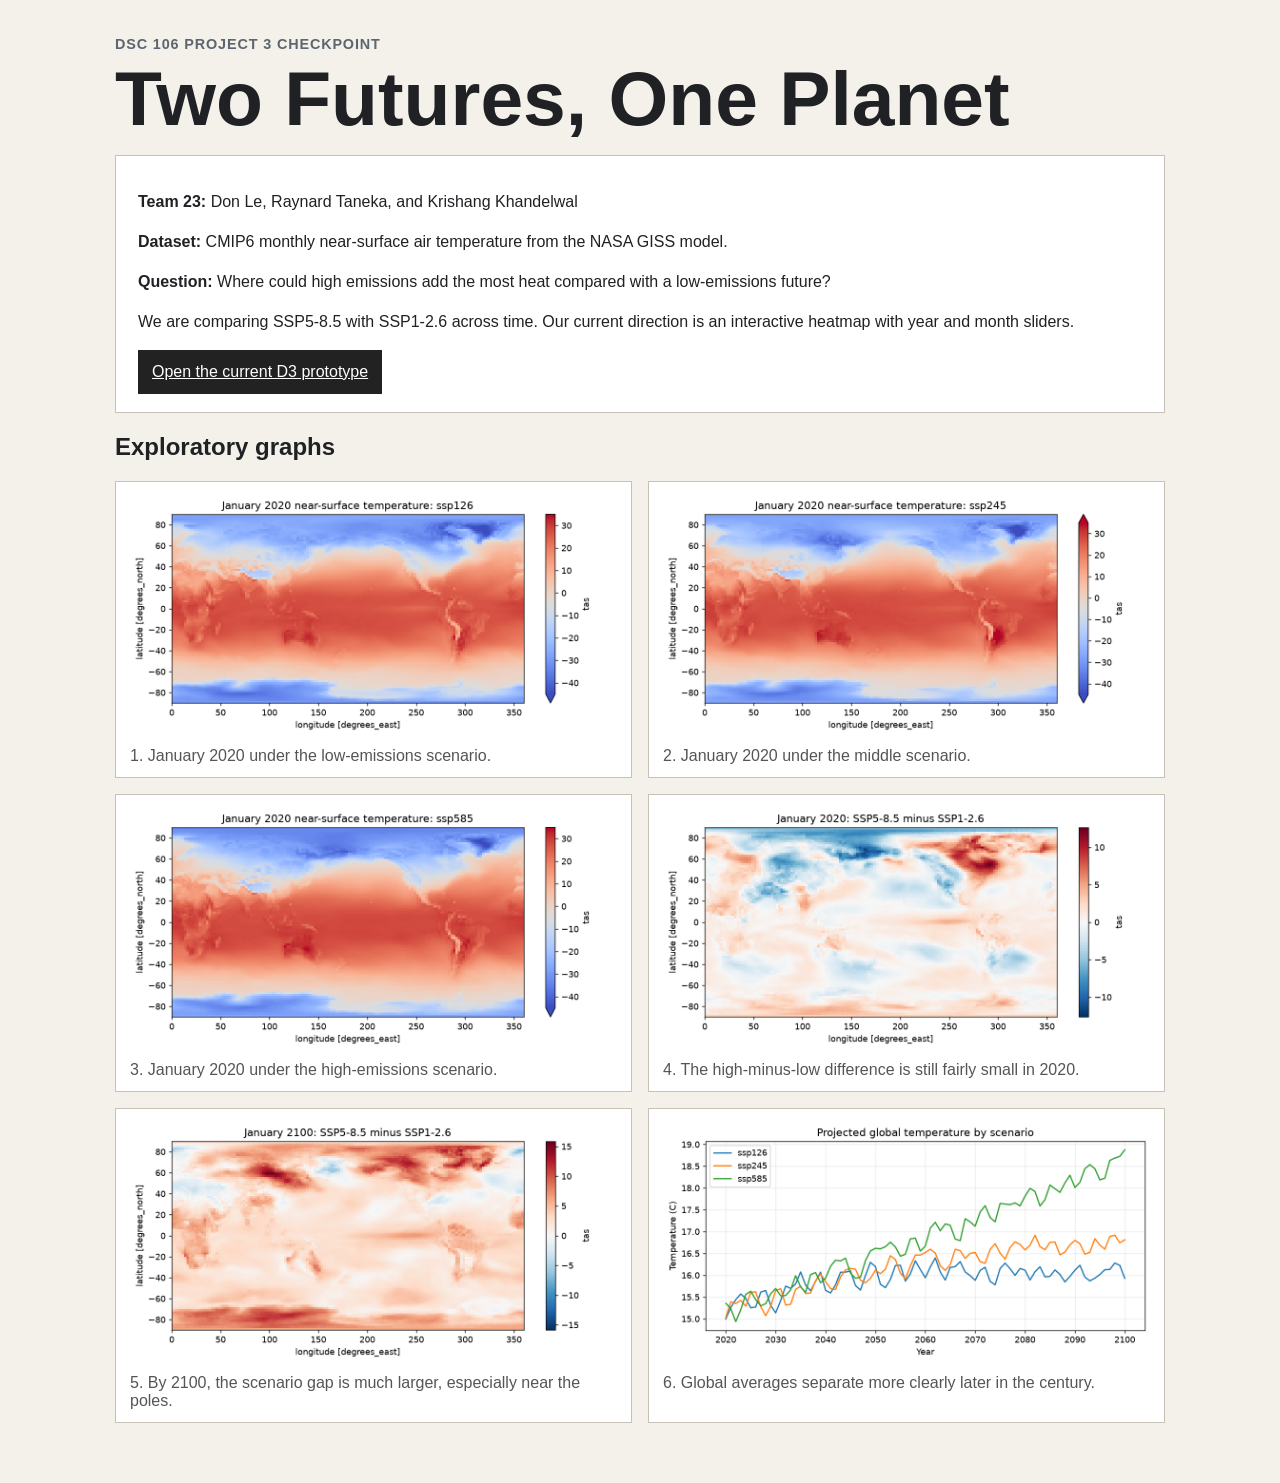
==== checkpoint.html @ 2934da9d "Add first interactive climate map" ====
<!doctype html>
<html lang="en">
<head>
  <meta charset="UTF-8">
  <meta name="viewport" content="width=device-width, initial-scale=1.0">
  <title>Project 3 Checkpoint</title>
  <link rel="stylesheet" href="style.css">
  <style>
    .info { background:white; border:1px solid #c7c1b7; padding:18px 22px; margin:18px 0; line-height:1.5; }
    .graphs { display:grid; grid-template-columns:repeat(2,minmax(0,1fr)); gap:16px; }
    figure { margin:0; padding:10px; border:1px solid #c7c1b7; background:white; }
    figure img { display:block; width:100%; }
    figcaption { padding:8px 4px 2px; color:#555; }
    .prototype { display:inline-block; padding:10px 14px; background:#222; color:white; }
    @media(max-width:700px) { .graphs { grid-template-columns:1fr; } }
  </style>
</head>
<body>
  <main>
    <p class="eyebrow">DSC 106 Project 3 Checkpoint</p>
    <h1>Two Futures, One Planet</h1>

    <section class="info">
      <p><strong>Team 23:</strong> Don Le, Raynard Taneka, and Krishang Khandelwal</p>
      <p><strong>Dataset:</strong> CMIP6 monthly near-surface air temperature from the NASA GISS model.</p>
      <p><strong>Question:</strong> Where could high emissions add the most heat compared with a low-emissions future?</p>
      <p>
        We are comparing SSP5-8.5 with SSP1-2.6 across time. Our current direction is an interactive
        heatmap with year and month sliders.
      </p>
      <a class="prototype" href="index.html">Open the current D3 prototype</a>
    </section>

    <h2>Exploratory graphs</h2>
    <div class="graphs">
      <figure><img src="checkpoint/temperature-ssp126.png" alt="Temperature under SSP1-2.6"><figcaption>1. January 2020 under the low-emissions scenario.</figcaption></figure>
      <figure><img src="checkpoint/temperature-ssp245.png" alt="Temperature under SSP2-4.5"><figcaption>2. January 2020 under the middle scenario.</figcaption></figure>
      <figure><img src="checkpoint/temperature-ssp585.png" alt="Temperature under SSP5-8.5"><figcaption>3. January 2020 under the high-emissions scenario.</figcaption></figure>
      <figure><img src="checkpoint/difference-2020.png" alt="Scenario difference in 2020"><figcaption>4. The high-minus-low difference is still fairly small in 2020.</figcaption></figure>
      <figure><img src="checkpoint/difference-2100.png" alt="Scenario difference in 2100"><figcaption>5. By 2100, the scenario gap is much larger, especially near the poles.</figcaption></figure>
      <figure><img src="checkpoint/global-trends.png" alt="Global temperature trend by scenario"><figcaption>6. Global averages separate more clearly later in the century.</figcaption></figure>
    </div>
  </main>
</body>
</html>
---- style.css ----
:root {
  color-scheme: light;
  font-family: Arial, Helvetica, sans-serif;
  color: #202124;
  background: #f4f1ea;
}

* { box-sizing: border-box; }

body {
  margin: 0;
  padding: 36px 18px 60px;
}

main {
  max-width: 1050px;
  margin: auto;
}

.eyebrow {
  margin: 0 0 8px;
  color: #5c6670;
  font-size: .9rem;
  font-weight: bold;
  letter-spacing: .06em;
  text-transform: uppercase;
}

h1 {
  margin: 0;
  font-size: clamp(2.25rem, 6vw, 4.8rem);
  line-height: 1;
}

.question {
  max-width: 780px;
  margin: 18px 0 30px;
  font-size: clamp(1.15rem, 2.6vw, 1.65rem);
  line-height: 1.45;
}

.controls {
  display: grid;
  grid-template-columns: 1fr 1fr;
  gap: 30px;
  padding: 20px 24px;
  border: 1px solid #c7c1b7;
  background: white;
}

.controls label {
  display: grid;
  grid-template-columns: auto 1fr;
  gap: 8px;
  align-items: center;
  font-size: 1rem;
}

.controls input {
  grid-column: 1 / -1;
  width: 100%;
  accent-color: #b63a32;
}

.chart-section {
  margin-top: 18px;
  padding: 24px;
  border: 1px solid #c7c1b7;
  background: white;
}

.chart-heading {
  display: flex;
  justify-content: space-between;
  gap: 20px;
  align-items: baseline;
  margin-bottom: 16px;
}

.chart-heading h2, .chart-heading p { margin: 0; }

#map svg, #legend svg {
  display: block;
  width: 100%;
  height: auto;
}

.cell {
  stroke: rgba(255,255,255,.14);
  stroke-width: .25;
}

.cell:hover {
  stroke: #161616;
  stroke-width: 1.2;
}

.hint, .source {
  color: #656565;
  font-size: .9rem;
}

.notes {
  max-width: 800px;
  margin: 30px 0 0;
  line-height: 1.6;
}

.notes h2 { margin-bottom: 8px; }
.notes p { margin-top: 8px; }

#tooltip {
  position: fixed;
  z-index: 2;
  display: none;
  max-width: 230px;
  padding: 9px 11px;
  border: 1px solid #555;
  background: rgba(255,255,255,.96);
  font-size: .88rem;
  line-height: 1.45;
  pointer-events: none;
}

@media (max-width: 650px) {
  body { padding: 24px 10px 40px; }
  .controls { grid-template-columns: 1fr; }
  .chart-section { padding: 14px; }
  .chart-heading { display: block; }
  .chart-heading p { margin-top: 6px; }
}
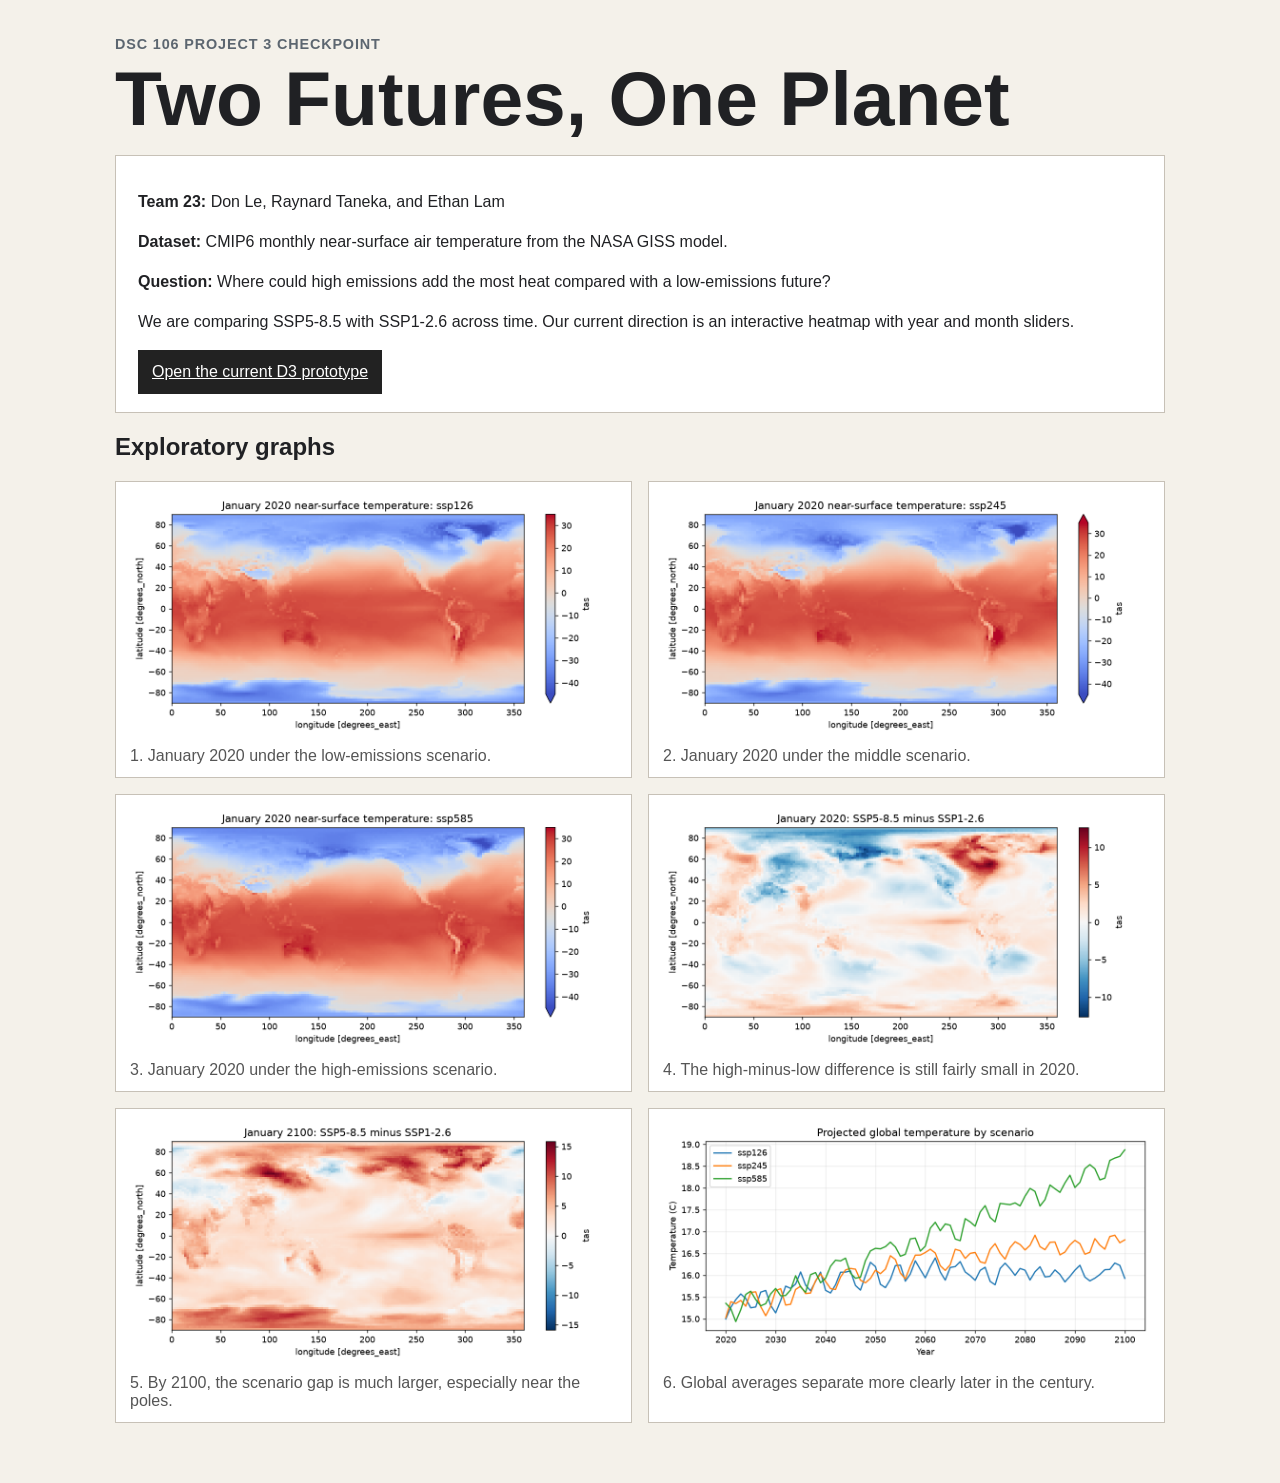
==== commit b7e09cb4: "Correct project team member name" ====
--- a/checkpoint.html
+++ b/checkpoint.html
@@ -21,7 +21,7 @@
     <h1>Two Futures, One Planet</h1>
 
     <section class="info">
-      <p><strong>Team 23:</strong> Don Le, Raynard Taneka, and Krishang Khandelwal</p>
+      <p><strong>Team 23:</strong> Don Le, Raynard Taneka, and Ethan Lam</p>
       <p><strong>Dataset:</strong> CMIP6 monthly near-surface air temperature from the NASA GISS model.</p>
       <p><strong>Question:</strong> Where could high emissions add the most heat compared with a low-emissions future?</p>
       <p>
--- a/style.css
+++ b/style.css
@@ -62,6 +62,31 @@
   accent-color: #b63a32;
 }
 
+.animation-row {
+  grid-column: 1 / -1;
+  display: flex;
+  gap: 12px;
+  align-items: center;
+  color: #656565;
+  font-size: .9rem;
+}
+
+#play-years {
+  min-width: 130px;
+  padding: 7px 12px;
+  border: 1px solid #b63a32;
+  background: white;
+  color: #9d2e28;
+  font: inherit;
+  cursor: pointer;
+}
+
+#play-years:hover,
+#play-years[aria-pressed="true"] {
+  background: #b63a32;
+  color: white;
+}
+
 .chart-section {
   margin-top: 18px;
   padding: 24px;
@@ -94,6 +119,60 @@
   stroke: #161616;
   stroke-width: 1.2;
 }
+
+.map-tools {
+  display: flex;
+  justify-content: space-between;
+  align-items: center;
+  gap: 16px;
+  min-height: 30px;
+  margin-bottom: 12px;
+}
+
+.toggle {
+  display: inline-flex;
+  gap: 8px;
+  align-items: center;
+  font-size: .95rem;
+  cursor: pointer;
+}
+
+#reset-zoom {
+  padding: 5px 12px;
+  border: 1px solid #b63a32;
+  background: white;
+  color: #b63a32;
+  font: inherit;
+  font-size: .9rem;
+  cursor: pointer;
+}
+
+#reset-zoom:hover { background: #b63a32; color: white; }
+
+#map svg {
+  cursor: crosshair;
+  user-select: none;
+}
+
+.selection-box {
+  fill: rgba(20, 20, 20, .12);
+  stroke: #161616;
+  stroke-width: 1;
+  stroke-dasharray: 4 3;
+  pointer-events: none;
+}
+
+.toggle input { accent-color: #b63a32; }
+
+.outlines {
+  fill: none;
+  stroke: #1f1f1f;
+  stroke-linejoin: round;
+  pointer-events: none;
+}
+
+.outlines .coast { stroke-width: .7; stroke-opacity: .85; }
+.outlines .border { stroke-width: .35; stroke-opacity: .5; }
 
 .hint, .source {
   color: #656565;
@@ -128,4 +207,5 @@
   .chart-section { padding: 14px; }
   .chart-heading { display: block; }
   .chart-heading p { margin-top: 6px; }
-}
+  .animation-row { align-items: flex-start; flex-direction: column; }
+}
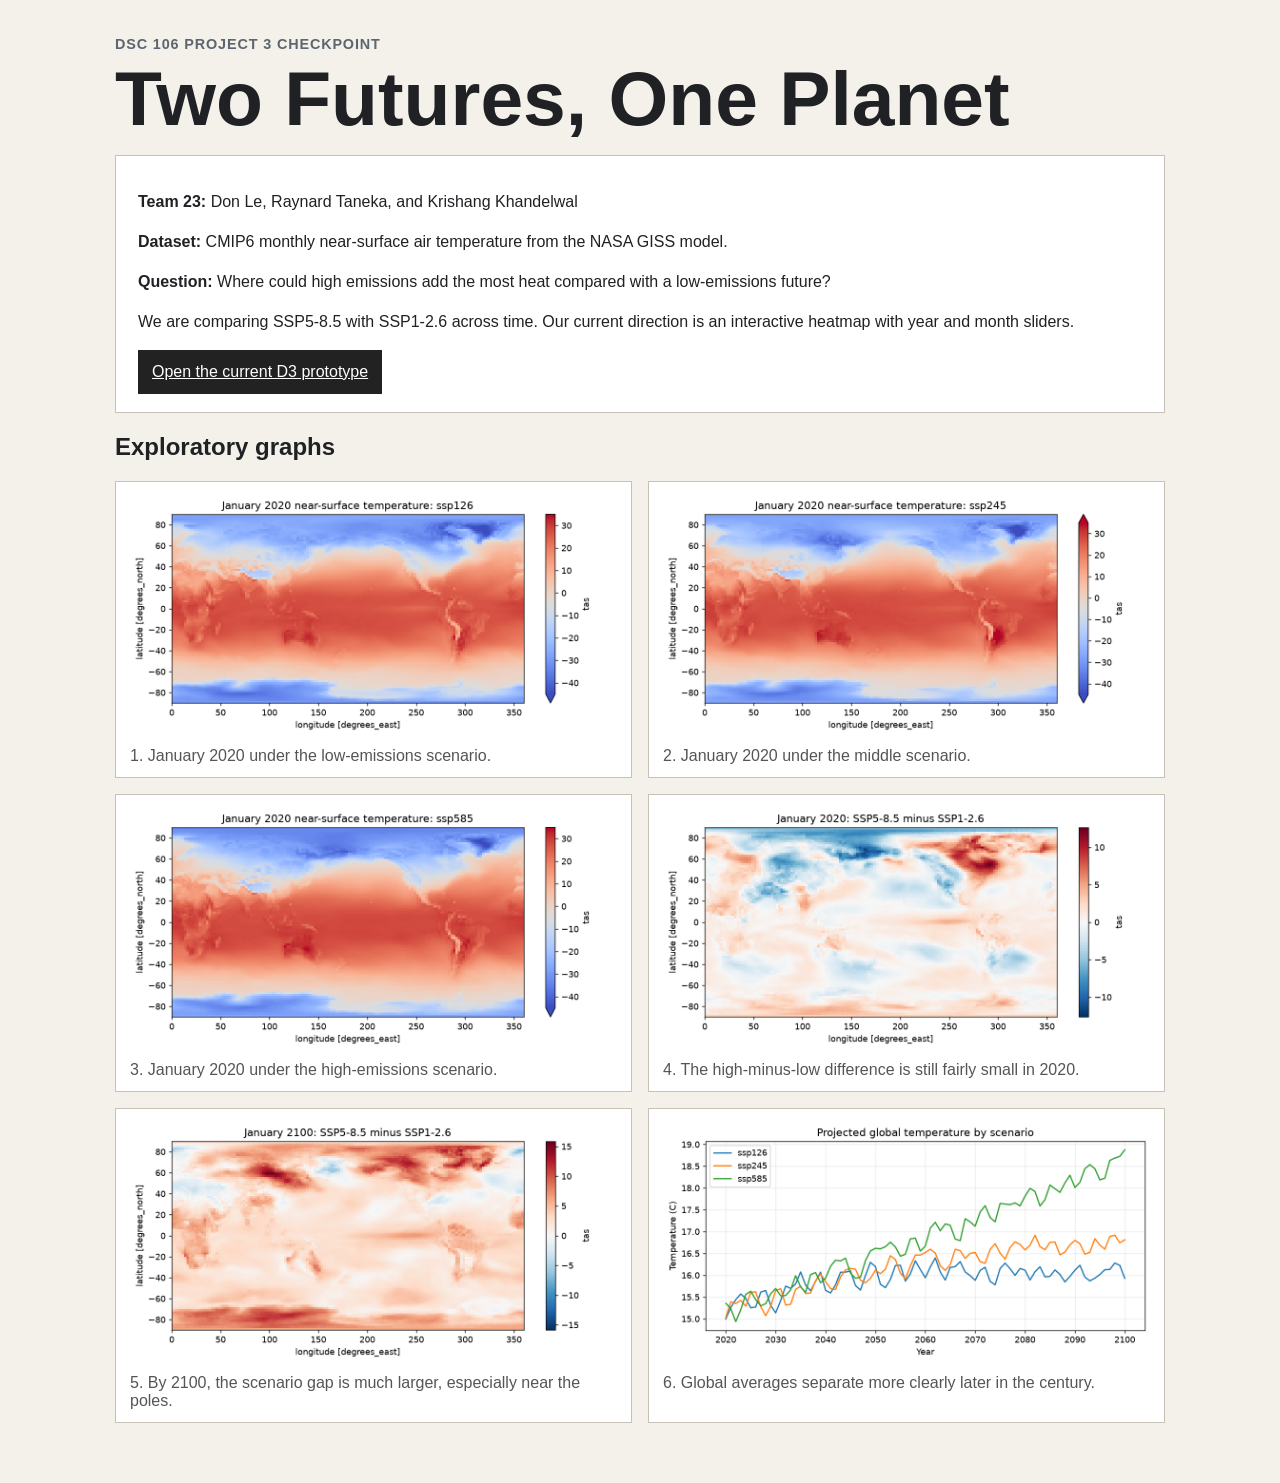
==== commit 8ecbb38c: "Restore Project 3 team member" ====
--- a/checkpoint.html
+++ b/checkpoint.html
@@ -21,7 +21,7 @@
     <h1>Two Futures, One Planet</h1>
 
     <section class="info">
-      <p><strong>Team 23:</strong> Don Le, Raynard Taneka, and Ethan Lam</p>
+      <p><strong>Team 23:</strong> Don Le, Raynard Taneka, and Krishang Khandelwal</p>
       <p><strong>Dataset:</strong> CMIP6 monthly near-surface air temperature from the NASA GISS model.</p>
       <p><strong>Question:</strong> Where could high emissions add the most heat compared with a low-emissions future?</p>
       <p>
